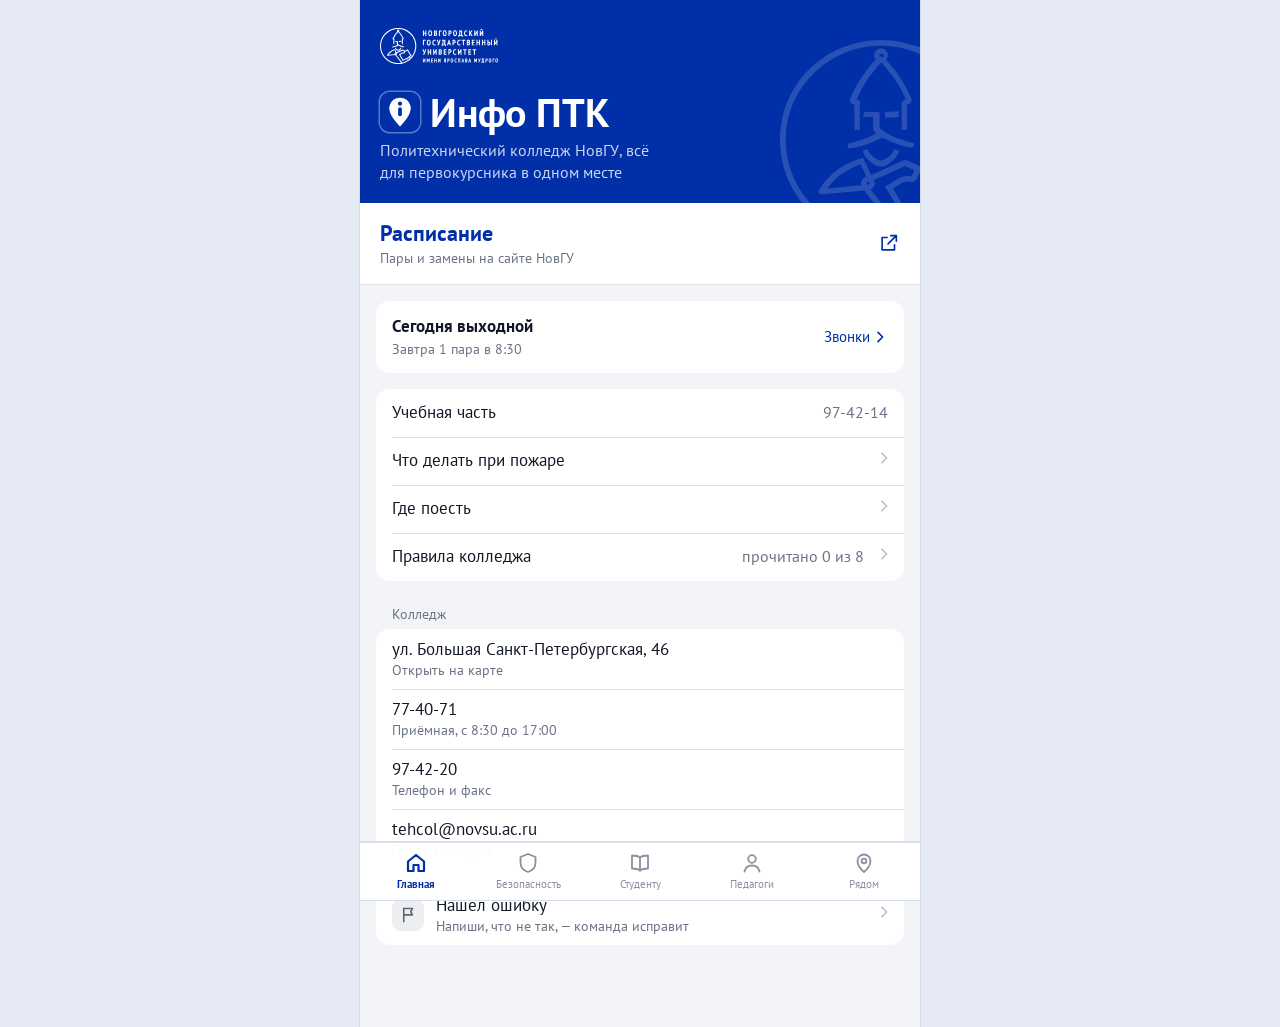
==== index.html @ b3a7b3bf "Обновление приложения 202611022317" ====
<!DOCTYPE html>
<html lang="ru">
<head>
  <meta charset="utf-8">
  <meta name="viewport" content="width=device-width, initial-scale=1, viewport-fit=cover">
  <meta name="theme-color" content="#002FA7">
  <!-- Защита: страница может грузить скрипты только свои и Telegram, картинки и шрифты — только свои -->
  <meta http-equiv="Content-Security-Policy" content="default-src 'self'; script-src 'self' https://telegram.org; style-src 'self' 'unsafe-inline'; img-src 'self' data:; font-src 'self'; connect-src 'self' https://infoptk-bot.infoptk.workers.dev; object-src 'none'; base-uri 'none'; form-action 'none'">
  <meta name="referrer" content="strict-origin-when-cross-origin">
  <title>Инфо ПТК — твой гид по колледжу</title>
  <link rel="icon" href="img/logo.svg">
  <link rel="preload" href="fonts/ptsans-400-cyrillic.woff2" as="font" type="font/woff2" crossorigin>
  <link rel="stylesheet" href="styles.css?v=202611022317">
</head>
<body>
  <div class="app">
    <!-- Главные экраны (вкладки) -->
    <main id="screens">
      <!-- Появляется, когда раздел открыт по ссылке (например, «Где поесть» с главной) -->
      <header class="detail-bar jump-bar" id="jumpBar" hidden>
        <button class="back" id="jumpBack">
          <svg viewBox="0 0 24 24" aria-hidden="true"><path d="M15 5l-7 7 7 7"/></svg>
          Назад
        </button>
      </header>
      <section class="screen" id="view-home"></section>
      <section class="screen" id="view-safety" hidden></section>
      <section class="screen" id="view-rules" hidden></section>
      <section class="screen" id="view-people" hidden></section>
      <section class="screen" id="view-nearby" hidden></section>
    </main>

    <!-- Экран подробностей: открывается поверх вкладки -->
    <section class="detail" id="detail" hidden>
      <header class="detail-bar">
        <button class="back" id="backBtn">
          <svg viewBox="0 0 24 24" aria-hidden="true"><path d="M15 5l-7 7 7 7"/></svg>
          Назад
        </button>
      </header>
      <div class="detail-body" id="detailBody"></div>
    </section>

    <nav class="tabs" role="tablist" aria-label="Разделы">
      <button role="tab" data-view="home" aria-selected="true">
        <svg viewBox="0 0 24 24" aria-hidden="true"><path d="M4 10.5L12 4l8 6.5V20h-5.5v-6h-5v6H4z"/></svg>
        <span>Главная</span>
      </button>
      <button role="tab" data-view="safety" aria-selected="false">
        <svg viewBox="0 0 24 24" aria-hidden="true"><path d="M12 3l7.5 3v5.5c0 4.6-3.2 8.2-7.5 9.5-4.3-1.3-7.5-4.9-7.5-9.5V6L12 3z"/></svg>
        <span>Безопасность</span>
      </button>
      <button role="tab" data-view="rules" aria-selected="false">
        <svg viewBox="0 0 24 24" aria-hidden="true"><path d="M12 6.5C10.3 5 7.8 4.5 4 4.5v13c3.8 0 6.3.5 8 2 1.7-1.5 4.2-2 8-2v-13c-3.8 0-6.3.5-8 2z"/><path d="M12 6.5v13"/></svg>
        <span>Студенту</span>
      </button>
      <button role="tab" data-view="people" aria-selected="false">
        <svg viewBox="0 0 24 24" aria-hidden="true"><circle cx="12" cy="8" r="3.8"/><path d="M4.5 20.5c.8-3.9 3.9-6 7.5-6s6.7 2.1 7.5 6"/></svg>
        <span>Педагоги</span>
      </button>
      <button role="tab" data-view="nearby" aria-selected="false">
        <svg viewBox="0 0 24 24" aria-hidden="true"><path d="M12 21s-6.5-5.6-6.5-11a6.5 6.5 0 0113 0c0 5.4-6.5 11-6.5 11z"/><circle cx="12" cy="10" r="2.3"/></svg>
        <span>Рядом</span>
      </button>
    </nav>
  </div>

  <script src="data.js?v=202611022317"></script>
  <script src="app.js?v=202611022317"></script>
</body>
</html>
---- styles.css ----
/* Шрифт PT Sans (ParaType, лицензия OFL) лежит у нас — без запросов к Google */
@font-face {
  font-family: "PT Sans";
  font-style: normal;
  font-weight: 400;
  font-display: swap;
  src: url("fonts/ptsans-400-cyrillic.woff2") format("woff2");
  unicode-range: U+0301, U+0400-045F, U+0490-0491, U+04B0-04B1, U+2116;
}

@font-face {
  font-family: "PT Sans";
  font-style: normal;
  font-weight: 400;
  font-display: swap;
  src: url("fonts/ptsans-400-latin.woff2") format("woff2");
  unicode-range: U+0000-00FF, U+0131, U+0152-0153, U+02BB-02BC, U+02C6, U+02DA, U+02DC, U+0304, U+0308, U+0329, U+2000-206F, U+20AC, U+2122, U+2191, U+2193, U+2212, U+2215, U+FEFF, U+FFFD;
}

@font-face {
  font-family: "PT Sans";
  font-style: normal;
  font-weight: 700;
  font-display: swap;
  src: url("fonts/ptsans-700-cyrillic.woff2") format("woff2");
  unicode-range: U+0301, U+0400-045F, U+0490-0491, U+04B0-04B1, U+2116;
}

@font-face {
  font-family: "PT Sans";
  font-style: normal;
  font-weight: 700;
  font-display: swap;
  src: url("fonts/ptsans-700-latin.woff2") format("woff2");
  unicode-range: U+0000-00FF, U+0131, U+0152-0153, U+02BB-02BC, U+02C6, U+02DA, U+02DC, U+0304, U+0308, U+0329, U+2000-206F, U+20AC, U+2122, U+2191, U+2193, U+2212, U+2215, U+FEFF, U+FFFD;
}

/* Фирменный стиль НовГУ: синий International Klein Blue (#002FA7), белый, шрифт PT Sans.
   Внешний вид — как у обычного приложения на телефоне: синяя шапка, белые списки на светлом фоне. */
:root {
  --brand: #002FA7;
  --brand-dark: #00227A;
  --brand-tint: #E6ECF8;
  --page: #F2F4F8;
  --cell: #FFFFFF;
  --text: #121826;
  --hint: #6B7385;
  --sep: #DDE1EA;
  --fill: rgba(0, 47, 167, 0.07);
  --danger: #D3262E;
  --danger-tint: #FCE9EA;

  --tabs-h: 58px;
  font-family: "PT Sans", -apple-system, Roboto, "Segoe UI", sans-serif;
  color: var(--text);
  background: var(--page);
}

* { box-sizing: border-box; -webkit-tap-highlight-color: transparent; }

body {
  margin: 0;
  font-size: 17px;
  line-height: 1.35;
  background: var(--page);
  color: var(--text);
  -webkit-font-smoothing: antialiased;
}

h1, h2, p { margin: 0; }

a { color: inherit; text-decoration: none; }

button {
  font: inherit;
  color: inherit;
  background: none;
  border: 0;
  padding: 0;
  text-align: inherit;
  cursor: pointer;
}

:focus-visible { outline: 2px solid var(--brand); outline-offset: 2px; }

svg {
  width: 20px;
  height: 20px;
  fill: none;
  stroke: currentColor;
  stroke-width: 1.8;
  stroke-linecap: round;
  stroke-linejoin: round;
  flex: none;
}

.app {
  max-width: 560px;
  margin: 0 auto;
  padding: 0 16px calc(var(--tabs-h) + env(safe-area-inset-bottom) + 24px);
}

/* ---------- Синяя шапка экрана ---------- */

.band {
  margin: 0 -16px;
  padding: calc(env(safe-area-inset-top) + 28px) 20px 22px;
  background: var(--brand);
  color: #FFFFFF;
}

.band h1 {
    font-size: 34px;
  font-weight: 700;
  line-height: 1.05;
  letter-spacing: -0.005em;
}

.band p {
  margin-top: 6px;
  font-size: 16px;
  color: #C9D5F2;
}

.in-telegram .band { padding-top: 18px; }

/* Главная: как листовки НовГУ из брендбука — синее поле и крупный знак, уходящий за край */
.band-home {
  position: relative;
  overflow: hidden;
  padding-bottom: 20px;
}

.band-home .logo {
  display: block;
  height: 36px;
  margin-bottom: 28px;
}

.band-home .emblem {
  position: absolute;
  right: -60px;
  top: 40px;
  width: 200px;
  height: 200px;
  opacity: 0.16;
}

.band-home h1 { position: relative; font-size: 40px; line-height: 1; display: flex; align-items: center; gap: 10px; }
.app-mark { width: 40px; height: 40px; border-radius: 10px; box-shadow: 0 0 0 1.5px rgba(255, 255, 255, 0.35); }

.band-home p { position: relative; margin-top: 8px; max-width: 30ch; }

/* Расписание — самое нужное, поэтому отдельной белой полосой сразу под шапкой */
.schedule {
  display: flex;
  align-items: center;
  gap: 12px;
  margin: 0 -16px;
  padding: 16px 20px;
  background: var(--cell);
  border-bottom: 1px solid var(--sep);
  color: var(--brand);
}

.schedule-text { display: flex; flex-direction: column; flex: 1; }

.schedule b { font-size: 22px; }

.schedule-text span { font-size: 14px; color: var(--hint); }

.schedule svg { width: 22px; height: 22px; }

.schedule + .group { margin-top: 16px; }

.bar {
  display: flex;
  gap: 4px;
  margin: 14px 4px 0;
}

.bar i {
  flex: 1;
  height: 6px;
  border-radius: 2px;
  background: #D5DDF0;
  transition: background 0.3s ease;
}

.bar i.on { background: var(--brand); }

/* ---------- Сгруппированный список ---------- */

.group-caption {
  margin: 24px 16px 6px;
  font-size: 14px;
  font-weight: 400;
  color: var(--hint);
}

.group {
  background: var(--cell);
  border-radius: 14px;
  overflow: hidden;
}

.band + .group { margin-top: 16px; }

.group-footer {
  margin: 6px 16px 0;
  font-size: 13px;
  color: var(--hint);
}

.group-footer.center { text-align: center; }

.row {
  position: relative;
  display: flex;
  align-items: center;
  gap: 12px;
  width: 100%;
  min-height: 48px;
  padding: 9px 16px;
}

/* Разделитель начинается после иконки, как в iOS */
.row + .row::before {
  content: "";
  position: absolute;
  top: 0;
  right: 0;
  left: 16px;
  border-top: 1px solid var(--sep);
}

.row.has-lead + .row::before { left: 60px; }

.row.is-tappable:active { background: var(--fill); }

.row-icon {
  display: grid;
  place-items: center;
  width: 32px;
  height: 32px;
  border-radius: 9px;
  background: var(--brand-tint);
  color: var(--brand);
  flex: none;
}

.row-icon svg { width: 19px; height: 19px; stroke-width: 2; }

/* Цвет несёт смысл: красный — опасность и экстренные звонки, всё остальное — фирменный синий */
.c-red { background: var(--danger-tint); color: var(--danger); }
.c-gray { background: #ECEEF2; color: #5C6475; }

.avatar {
  display: grid;
  place-items: center;
  width: 32px;
  height: 32px;
  border-radius: 50%;
  background: var(--brand-tint);
  color: var(--brand);
  font-size: 13px;
  font-weight: 700;
  flex: none;
}

.avatar-photo { object-fit: cover; object-position: 50% 25%; background: var(--brand-tint); }

.avatar.is-strong { background: var(--brand); color: #FFFFFF; }

.avatar-drawn { overflow: hidden; }
.avatar-drawn svg { display: block; width: 100%; height: 100%; stroke: none; }

/* Номер кабинета — как табличка на двери */
.plate {
  padding: 1px 7px;
  border: 1.5px solid var(--brand);
  border-radius: 4px;
  color: var(--brand);
    font-weight: 700;
  font-size: 15px;
  font-variant-numeric: tabular-nums;
}

/* Аудитория по расписанию, а не кабинет из справочника: «~303», рамка пунктиром */
.plate.is-approx { border-style: dashed; font-weight: 400; }

.thumb {
  width: 32px;
  height: 32px;
  border-radius: 9px;
  object-fit: cover;
  flex: none;
}

.row-main {
  display: flex;
  flex-direction: column;
  min-width: 0;
  flex: 1;
}

.row-title { font-size: 17px; }

.row-sub {
  font-size: 14px;
  color: var(--hint);
  overflow: hidden;
  text-overflow: ellipsis;
  display: -webkit-box;
  -webkit-line-clamp: 2;
  -webkit-box-orient: vertical;
}

.row-value {
  color: var(--hint);
  font-size: 16px;
  text-align: right;
  font-variant-numeric: tabular-nums;
}

.row-action { color: var(--brand); font-weight: 700; font-size: 16px; }

.row-icon.c-red ~ .row-action { color: var(--danger); }

.row-check { color: var(--brand); }

.row-check svg { width: 22px; height: 22px; stroke-width: 2.4; }

.row-chevron { color: #B9BFCC; margin-right: -4px; }

.row-chevron svg { width: 16px; height: 16px; stroke-width: 2.4; }

/* ---------- Поиск, фильтры, переключатель ---------- */

.search {
  display: flex;
  align-items: center;
  gap: 6px;
  margin-top: 16px;
  padding: 0 12px;
  height: 42px;
  border-radius: 12px;
  background: var(--cell);
  color: var(--hint);
}

.search svg { width: 18px; height: 18px; }

.search input {
  flex: 1;
  min-width: 0;
  border: 0;
  background: none;
  font: inherit;
  color: var(--text);
  outline: none;
}

.search input::placeholder { color: var(--hint); }

.segments {
  display: flex;
  gap: 8px;
  margin: 12px -16px 0;
  padding: 0 16px;
  overflow-x: auto;
  scrollbar-width: none;
}

.segment {
  padding: 7px 14px;
  border-radius: 999px;
  background: var(--cell);
  font-size: 15px;
  white-space: nowrap;
}

.segment[aria-pressed="true"] { background: var(--brand); color: #FFFFFF; }

.switch {
  display: grid;
  grid-template-columns: 1fr 1fr;
  gap: 4px;
  margin-top: 16px;
  padding: 4px;
  border-radius: 12px;
  background: #E3E8F2;
}

.switch-btn {
  display: flex;
  align-items: center;
  justify-content: center;
  gap: 6px;
  height: 38px;
  border-radius: 9px;
  font-weight: 700;
  color: var(--hint);
}

.switch-btn svg { width: 18px; height: 18px; }

.switch-btn[aria-pressed="true"] {
  background: var(--cell);
  color: var(--brand);
  box-shadow: 0 1px 3px rgba(0, 34, 122, 0.12);
}

.empty {
  margin-top: 40px;
  text-align: center;
  color: var(--hint);
}

/* ---------- Экран подробностей ---------- */


.detail-bar {
  position: sticky;
  top: 0;
  z-index: 2;
  margin: 0 -16px;
  padding: calc(env(safe-area-inset-top) + 10px) 8px 10px;
  background: var(--brand);
}

.in-telegram .detail-bar { display: none; }

.back {
  display: inline-flex;
  align-items: center;
  gap: 2px;
  color: #FFFFFF;
}

.back svg { width: 24px; height: 24px; stroke-width: 2.2; }

.detail-hero {
  display: flex;
  flex-direction: column;
  align-items: center;
  gap: 8px;
  padding: 22px 8px 4px;
  text-align: center;
}

.detail-hero h1, .detail-title {
    font-size: 28px;
  font-weight: 700;
  line-height: 1.1;
}

.detail-title { margin: 18px 4px 0; }

.detail-hero p { color: var(--hint); font-size: 16px; max-width: 34ch; }

.row-icon.big, .avatar.big { width: 64px; height: 64px; border-radius: 18px; }

.avatar.big { border-radius: 50%; font-size: 24px; }

.row-icon.big svg { width: 34px; height: 34px; }

.hero-photo {
  display: block;
  width: calc(100% + 32px);
  margin: 0 -16px;
  aspect-ratio: 4 / 3;
  object-fit: cover;
}

.detail-hero + .group, .detail-text + .group { margin-top: 20px; }

.group + .group { margin-top: 16px; }

.detail-text {
  margin: 14px 4px 0;
  font-size: 17px;
  line-height: 1.5;
}

.detail-hero + .detail-text { margin-top: 20px; }

.steps {
  margin: 0;
  padding: 0;
  list-style: none;
  counter-reset: step;
  background: var(--cell);
  border-radius: 14px;
}

.steps li {
  counter-increment: step;
  position: relative;
  padding: 12px 16px 12px 52px;
  line-height: 1.45;
}

.steps li + li { border-top: 1px solid var(--sep); }

.steps li::before {
  content: counter(step);
  position: absolute;
  left: 16px;
  top: 13px;
  width: 24px;
  height: 24px;
  border-radius: 50%;
  background: var(--brand-tint);
  color: var(--brand);
  font-size: 14px;
  font-weight: 700;
  text-align: center;
  line-height: 24px;
}

.points {
  margin: 16px 0 0;
  padding: 0;
  list-style: none;
  background: var(--cell);
  border-radius: 14px;
}

.points li {
  position: relative;
  padding: 12px 16px 12px 34px;
  line-height: 1.45;
}

.points li + li { border-top: 1px solid var(--sep); }

.points li::before {
  content: "";
  position: absolute;
  left: 16px;
  top: 21px;
  width: 6px;
  height: 6px;
  border-radius: 50%;
  background: var(--brand);
}

.points .ask {
  display: block;
  margin-top: 4px;
  font-size: 13px;
  color: var(--hint);
}

.rule-source {
  margin: 10px 4px 0;
  font-size: 13px;
  line-height: 1.4;
  color: var(--hint);
}

.primary {
  display: flex;
  align-items: center;
  justify-content: center;
  gap: 6px;
  width: 100%;
  height: 52px;
  margin-top: 28px;
  border-radius: 14px;
  background: var(--brand);
  color: #FFFFFF;
  font-weight: 700;
}

.primary:disabled { opacity: 0.6; }

/* ---------- Нашёл ошибку ---------- */

.report-where { margin: 14px 4px 0; font-size: 14px; color: var(--hint); }

.field {
  display: block;
  width: 100%;
  margin-top: 12px;
  padding: 12px 14px;
  border: 1.5px solid var(--sep);
  border-radius: 12px;
  background: var(--cell);
  color: var(--text);
  font: inherit;
  resize: vertical;
  outline: none;
}

.field:focus { border-color: var(--brand); }

.primary.is-done { background: var(--brand-tint); color: var(--brand); }

.primary svg { stroke-width: 2.4; }

/* ---------- Нижнее меню ---------- */

.tabs {
  position: fixed;
  left: 0;
  right: 0;
  bottom: 0;
  z-index: 3;
  display: grid;
  grid-template-columns: repeat(5, 1fr);
  max-width: 560px;
  margin: 0 auto;
  height: calc(var(--tabs-h) + env(safe-area-inset-bottom));
  padding-bottom: env(safe-area-inset-bottom);
  background: rgba(255, 255, 255, 0.92);
  backdrop-filter: blur(20px);
  -webkit-backdrop-filter: blur(20px);
  border-top: 1px solid var(--sep);
}

.tabs[hidden] { display: none; }

.tabs button {
  display: flex;
  flex-direction: column;
  align-items: center;
  justify-content: center;
  gap: 2px;
  font-size: 11px;
  color: #8A91A0;
}

.tabs svg { width: 24px; height: 24px; }

.tabs button[aria-selected="true"] { color: var(--brand); font-weight: 700; }

.tabs button[aria-selected="true"] svg { stroke-width: 2.2; }

/* ---------- Первокурснику: звонки, чек-лист, словарик ---------- */

/* Карточка «Сейчас»: какая пара идёт, сколько до перемены */
.now {
  display: flex;
  align-items: center;
  gap: 12px;
  width: 100%;
  margin-top: 16px;
  padding: 14px 16px;
  border-radius: 14px;
  background: var(--cell);
}

.now-text { display: flex; flex-direction: column; flex: 1; min-width: 0; }

.now-text b { font-size: 17px; }

.now-text > span { margin-top: 2px; font-size: 14px; color: var(--hint); }

.now-bar {
  display: block;
  height: 4px;
  margin-top: 10px;
  border-radius: 2px;
  background: #D5DDF0;
  overflow: hidden;
}

.now-bar i { display: block; height: 100%; background: var(--brand); }

.now-link {
  display: flex;
  align-items: center;
  gap: 2px;
  color: var(--brand);
  font-size: 15px;
  white-space: nowrap;
}

.now-link svg { width: 16px; height: 16px; stroke-width: 2.4; }

.now + .group { margin-top: 16px; }


/* Звонки */
.bells { margin-top: 18px; }

.bell {
  display: flex;
  align-items: center;
  gap: 14px;
  padding: 12px 16px;
}

.bell + .bell { border-top: 1px solid var(--sep); }

.bell-n {
  display: grid;
  place-items: center;
  width: 32px;
  height: 32px;
  border-radius: 50%;
  background: var(--brand-tint);
  color: var(--brand);
  font-weight: 700;
  flex: none;
}

.bell-n svg { width: 18px; height: 18px; }

.bell-main { display: flex; flex-direction: column; flex: 1; min-width: 0; }

.bell-main b { font-size: 18px; font-variant-numeric: tabular-nums; }

.bell-main span { font-size: 14px; color: var(--hint); }

.bell.is-now .bell-n { background: var(--brand); color: #FFFFFF; }

.bell-tag { color: var(--brand); font-size: 14px; font-weight: 700; }

.bell-lunch { background: #F7F9FD; }

/* Чек-лист */
.checklist { margin-top: 16px; }

.check-row {
  position: relative;
  display: flex;
  align-items: center;
  gap: 12px;
  padding: 10px 12px 10px 14px;
}

.check-row + .check-row { border-top: 1px solid var(--sep); }

.check {
  display: grid;
  place-items: center;
  width: 30px;
  height: 30px;
  border: 2px solid #C3CBDB;
  border-radius: 50%;
  color: transparent;
  flex: none;
}

.check svg { width: 16px; height: 16px; stroke-width: 3; }

.check.is-on { border-color: var(--brand); background: var(--brand); color: #FFFFFF; }

.check-go {
  display: grid;
  place-items: center;
  width: 36px;
  height: 36px;
  margin-right: -6px;
  color: #B9BFCC;
}

.check-go svg { width: 16px; height: 16px; stroke-width: 2.4; }

.checklist .row-sub { -webkit-line-clamp: 3; }

/* Словарик */
.glossary { margin-top: 18px; }

.term + .term { border-top: 1px solid var(--sep); }

.term summary {
  display: flex;
  align-items: center;
  justify-content: space-between;
  gap: 12px;
  min-height: 50px;
  padding: 10px 16px;
  font-size: 17px;
  list-style: none;
  cursor: pointer;
}

.term summary::-webkit-details-marker { display: none; }

.term summary svg { width: 16px; height: 16px; stroke-width: 2.4; color: #B9BFCC; transition: transform 0.2s ease; }

.term[open] summary svg { transform: rotate(90deg); }

.term[open] summary span { color: var(--brand); font-weight: 700; }

.term p { padding: 0 16px 14px; color: var(--text); line-height: 1.5; }

.avatar.big.avatar-photo, .avatar.big.avatar-drawn { width: 104px; height: 104px; }

@media (prefers-reduced-motion: reduce) {
  * { transition: none !important; }
}

/* Подсказка внизу экрана (например, «Номер скопирован») */
.toast {
  position: fixed;
  left: 16px;
  right: 16px;
  bottom: calc(var(--tabs-h) + 16px + env(safe-area-inset-bottom));
  z-index: 50;
  max-width: 420px;
  margin: 0 auto;
  padding: 12px 16px;
  border-radius: 12px;
  background: var(--text);
  color: #FFFFFF;
  font-size: 15px;
  line-height: 1.4;
  text-align: center;
  opacity: 0;
  transform: translateY(8px);
  pointer-events: none;
  transition: opacity 0.2s ease, transform 0.2s ease;
}

.toast.is-shown { opacity: 1; transform: none; }

@media (prefers-reduced-motion: reduce) { .toast { transition: none; } }
.check-row .row-main { cursor: pointer; }

/* ---------- Широкие экраны ---------- */

/* В Telegram и ВКонтакте на компьютере окно бывает шире 560px — растягиваем на всю ширину, без полос по бокам */
.in-telegram .app,
.in-telegram .tabs,
.in-vk .app,
.in-vk .tabs { max-width: none; }

/* В браузере на компьютере — колонка как экран телефона, фон вокруг заметно отличается */
@media (min-width: 600px) {
  body:not(.in-telegram):not(.in-vk) { background: #E4E9F4; }
  body:not(.in-telegram):not(.in-vk) .app {
    min-height: 100vh;
    background: var(--page);
    box-shadow: 0 0 0 1px #D5DDF0;
  }
  body:not(.in-telegram):not(.in-vk) .tabs { box-shadow: 0 0 0 1px #D5DDF0; }
}

/* ---------- «Назад» после перехода в раздел по ссылке ---------- */
.jump-bar:not([hidden]) ~ .screen .band { padding-top: 18px; }

/* ---------- Карточка педагога: пояснение ---------- */
.person-extra {
  margin: 16px 4px 0;
  font-size: 15px;
  line-height: 1.45;
  color: var(--text);
}
.person-extra + .group { margin-top: 14px; }

/* Правило: номер в списке */
.rule-pos { margin: 18px 4px 0; font-size: 14px; color: var(--hint); }
.rule-pos + .detail-title { margin-top: 4px; }

.bar.bar-tight { margin: 4px 4px 10px; }

/* «Важное»: главные цифры крупно в начале экрана */
.facts {
  display: flex;
  flex-wrap: wrap;
  gap: 8px;
  margin-top: 16px;
}
.fact {
  flex: 1 1 140px;
  padding: 12px 14px;
  border-radius: 14px;
  background: var(--cell);
}
.fact b {
  display: block;
  font-size: 20px;
  line-height: 1.15;
  color: var(--brand);
  overflow-wrap: anywhere;
}
.fact span { display: block; margin-top: 2px; font-size: 13px; color: var(--hint); }
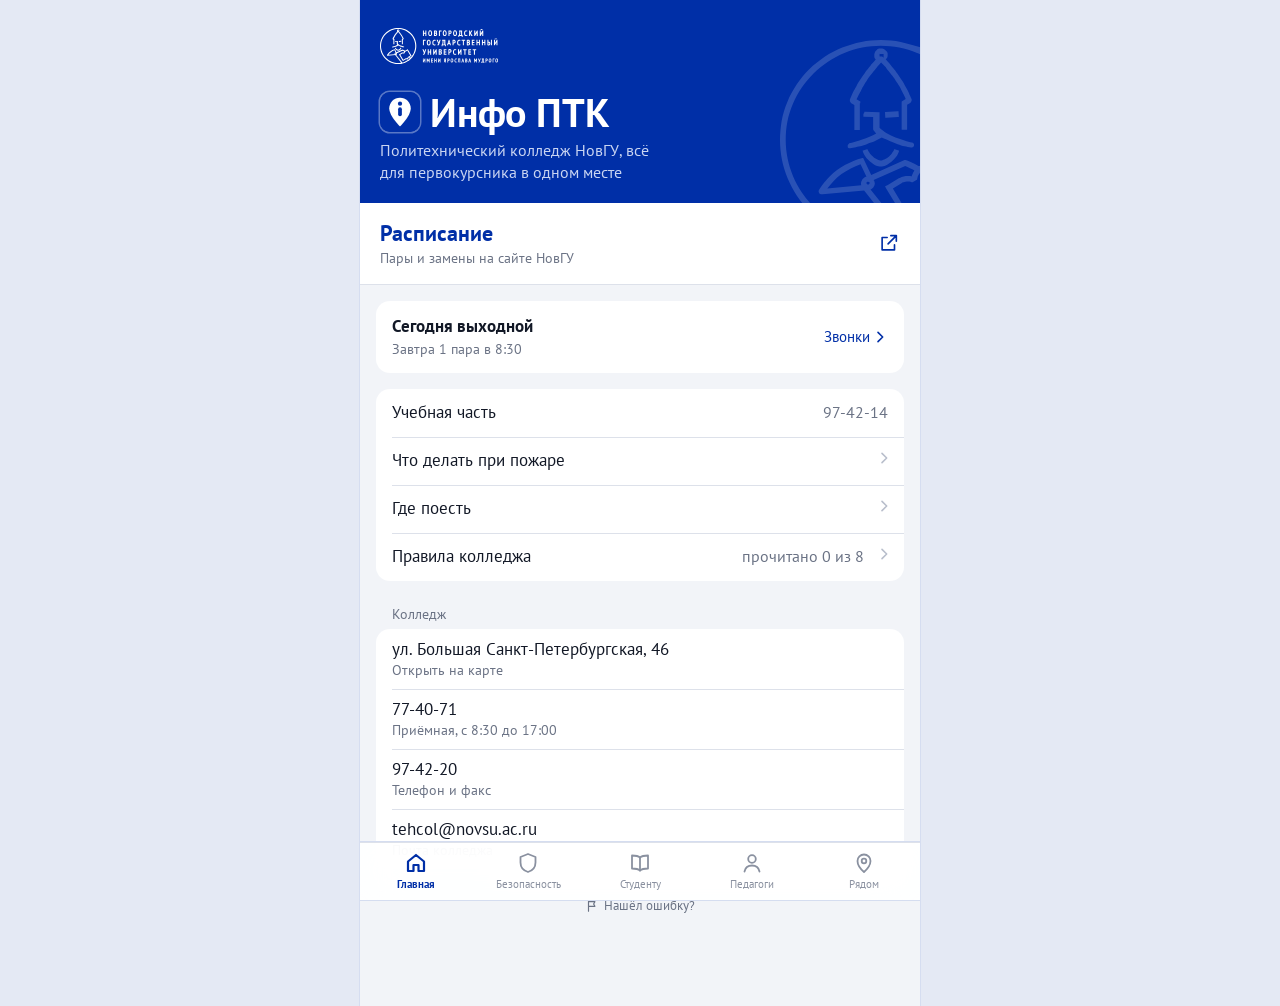
==== commit ef06fb46: "Обновление приложения 202611022323" ====
--- a/index.html
+++ b/index.html
@@ -10,7 +10,7 @@
   <title>Инфо ПТК — твой гид по колледжу</title>
   <link rel="icon" href="img/logo.svg">
   <link rel="preload" href="fonts/ptsans-400-cyrillic.woff2" as="font" type="font/woff2" crossorigin>
-  <link rel="stylesheet" href="styles.css?v=202611022317">
+  <link rel="stylesheet" href="styles.css?v=202611022323">
 </head>
 <body>
   <div class="app">
@@ -65,7 +65,7 @@
     </nav>
   </div>
 
-  <script src="data.js?v=202611022317"></script>
-  <script src="app.js?v=202611022317"></script>
+  <script src="data.js?v=202611022323"></script>
+  <script src="app.js?v=202611022323"></script>
 </body>
 </html>
--- a/styles.css
+++ b/styles.css
@@ -577,6 +577,19 @@
 .primary:disabled { opacity: 0.6; }
 
 /* ---------- Нашёл ошибку ---------- */
+
+.report-link {
+  display: flex;
+  align-items: center;
+  justify-content: center;
+  gap: 5px;
+  margin: 22px auto 4px;
+  padding: 6px 10px;
+  font-size: 13px;
+  color: var(--hint);
+}
+
+.report-link svg { width: 14px; height: 14px; stroke-width: 2; }
 
 .report-where { margin: 14px 4px 0; font-size: 14px; color: var(--hint); }
 
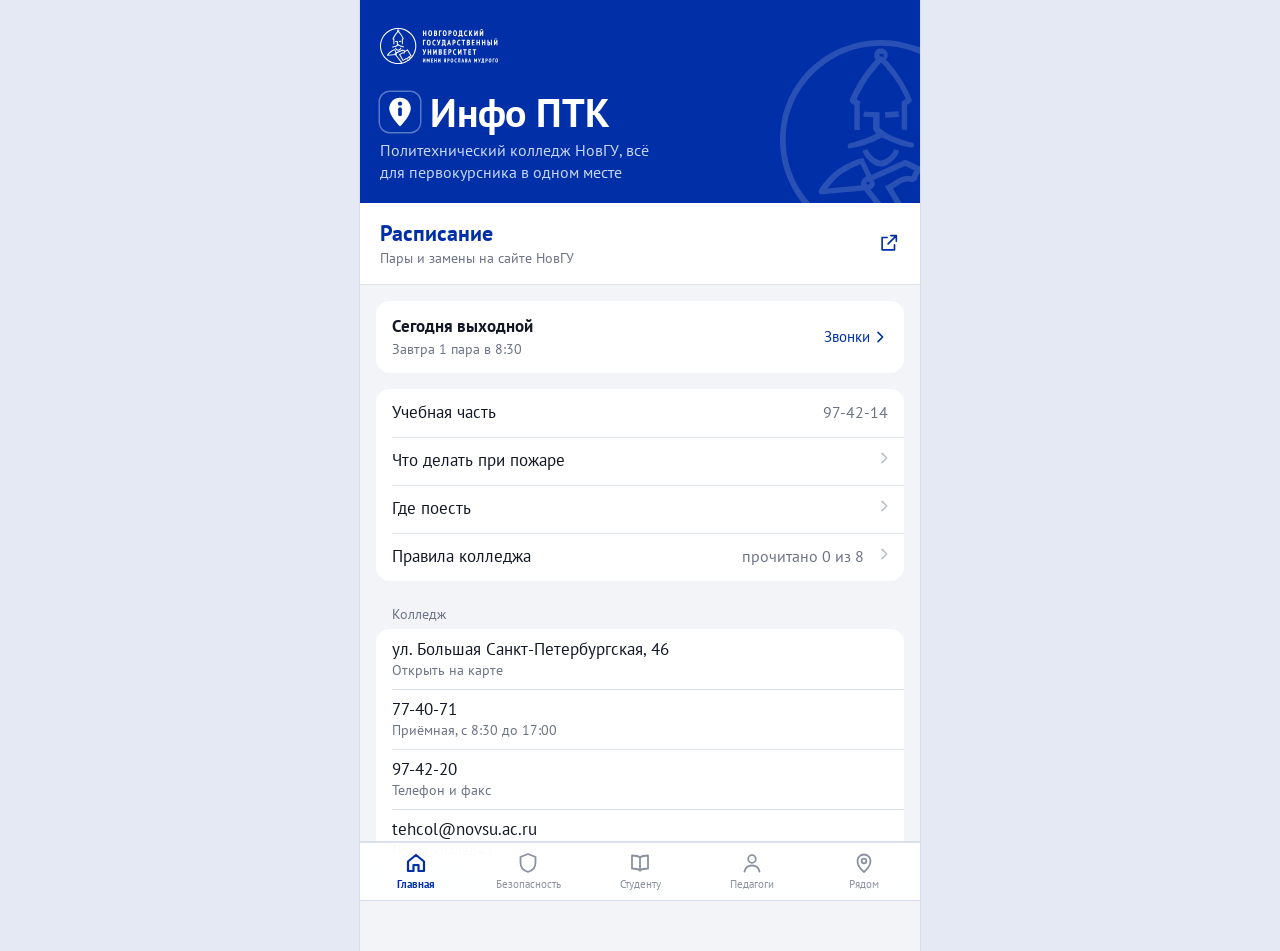
==== commit 6a96a205: "Обновление приложения 202611022328" ====
--- a/index.html
+++ b/index.html
@@ -5,12 +5,12 @@
   <meta name="viewport" content="width=device-width, initial-scale=1, viewport-fit=cover">
   <meta name="theme-color" content="#002FA7">
   <!-- Защита: страница может грузить скрипты только свои и Telegram, картинки и шрифты — только свои -->
-  <meta http-equiv="Content-Security-Policy" content="default-src 'self'; script-src 'self' https://telegram.org; style-src 'self' 'unsafe-inline'; img-src 'self' data:; font-src 'self'; connect-src 'self' https://infoptk-bot.infoptk.workers.dev; object-src 'none'; base-uri 'none'; form-action 'none'">
+  <meta http-equiv="Content-Security-Policy" content="default-src 'self'; script-src 'self' https://telegram.org; style-src 'self' 'unsafe-inline'; img-src 'self' data:; font-src 'self'; connect-src 'self'; object-src 'none'; base-uri 'none'; form-action 'none'">
   <meta name="referrer" content="strict-origin-when-cross-origin">
   <title>Инфо ПТК — твой гид по колледжу</title>
   <link rel="icon" href="img/logo.svg">
   <link rel="preload" href="fonts/ptsans-400-cyrillic.woff2" as="font" type="font/woff2" crossorigin>
-  <link rel="stylesheet" href="styles.css?v=202611022323">
+  <link rel="stylesheet" href="styles.css?v=202611022328">
 </head>
 <body>
   <div class="app">
@@ -65,7 +65,7 @@
     </nav>
   </div>
 
-  <script src="data.js?v=202611022323"></script>
-  <script src="app.js?v=202611022323"></script>
+  <script src="data.js?v=202611022328"></script>
+  <script src="app.js?v=202611022328"></script>
 </body>
 </html>
--- a/styles.css
+++ b/styles.css
@@ -573,41 +573,6 @@
   color: #FFFFFF;
   font-weight: 700;
 }
-
-.primary:disabled { opacity: 0.6; }
-
-/* ---------- Нашёл ошибку ---------- */
-
-.report-link {
-  display: flex;
-  align-items: center;
-  justify-content: center;
-  gap: 5px;
-  margin: 22px auto 4px;
-  padding: 6px 10px;
-  font-size: 13px;
-  color: var(--hint);
-}
-
-.report-link svg { width: 14px; height: 14px; stroke-width: 2; }
-
-.report-where { margin: 14px 4px 0; font-size: 14px; color: var(--hint); }
-
-.field {
-  display: block;
-  width: 100%;
-  margin-top: 12px;
-  padding: 12px 14px;
-  border: 1.5px solid var(--sep);
-  border-radius: 12px;
-  background: var(--cell);
-  color: var(--text);
-  font: inherit;
-  resize: vertical;
-  outline: none;
-}
-
-.field:focus { border-color: var(--brand); }
 
 .primary.is-done { background: var(--brand-tint); color: var(--brand); }
 
